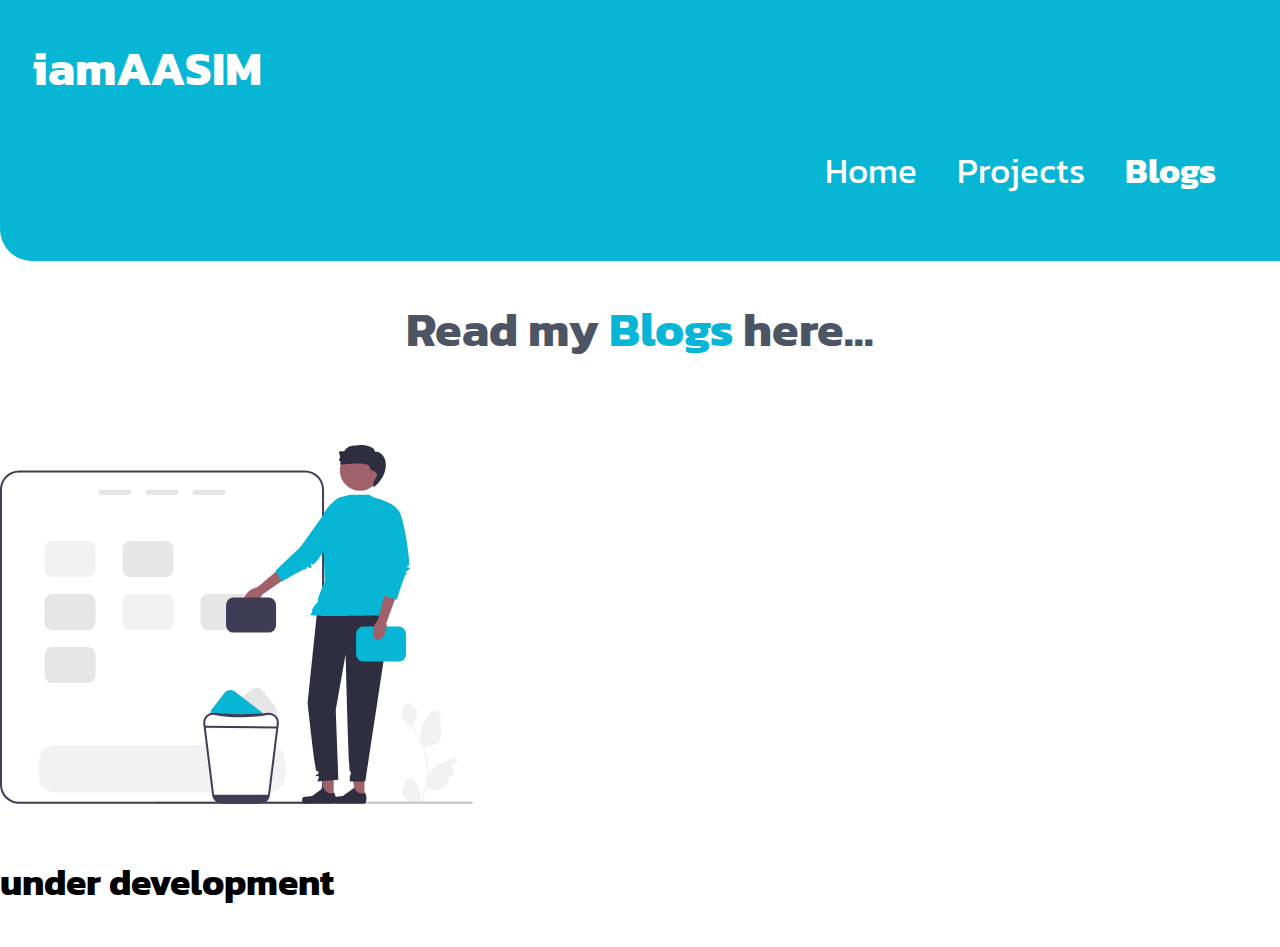
==== blogs.html @ c7be1204 "styles updated" ====
<!DOCTYPE html>
<html lang="en">
<head>
    <meta charset="UTF-8">
    <meta http-equiv="X-UA-Compatible" content="IE=edge">
    <meta name="viewport" content="width=device-width, initial-scale=0.5">
    <link rel="stylesheet" href="styles.css">
    <title>Blogs</title>
</head>
<body>
    <nav>
        <div class="nav">
            <div class="intro">
                <h2 style="color: white;">iamAASIM</h2>
            </div>
            <div class="nav-options">
                <ul class="nav-list">
                    <li class="non-bullet ">
                        <a class="links current-page" href="/index.html">Home</a>
                    </li>
                    <li class="non-bullet ">
                        <a class="links" href="/projects.html">Projects</a>
                    </li>
                    <li class="non-bullet active-link">
                        <a class="links" href="/blogs.html">Blogs</a>
                    </li>
                </ul>
            </div>
        </div>
    </nav>
    <h1 class="name ">
        Read my <span class="highlight">Blogs</span> here...
    </h1>
    <header class="hero">
        <img src="/images/maintenance.svg"Work in progress">
    </header>
    <h3 class="name-center">under development </h3>
</body>
</html>
---- styles.css ----
@import url('https://fonts.googleapis.com/css2?family=Kanit:wght@100;200;600&display=swap');

body{
    font-family: 'Kanit', sans-serif;
    margin: 0%;
    padding-top: 0%;
    padding: 0%;
    font-size: 200%;
    
}

:root{
    --primary-color: #06b6d4;
    --offwhite: #ecfeff;
    --gray : #4b5563;
}
li {
    display: inherit;
    text-align: inherit;
}
a:-webkit-any-link {
    color: inherit;
    cursor: pointer;
    text-decoration: none;
}
/**navigation**/
.nav{
    background-color: var(--primary-color);
    padding: 2rem;
    border-bottom-left-radius: 2rem;
}

.nav h2 {
    margin-top: 0%;
    color: white;
    font-size: 3rem;
    text-align: left;
}

.non-bullet{
    list-style: none;
    color: white;
}

.active-link{
    font-weight: bold;
}

.nav ul li{
    display: inline;
    padding: 2rem;
    padding-left: 0%;
    font-size: 2.2rem;
    
}
.nav ul{
    text-align: right;
}

/**header**/



img.hero {
    text-align: center;
    margin: auto;
    max-width: 700px;
    padding-top: 5rem;
    
}
h1.name{
    color: var(--gray);
    text-align: center;
    padding: 2rem 2rem 5rem 2rem;
    font-size: 3rem;
}
.highlight{
    color: var(--primary-color);
}

h1 {
    display: block;
    font-size: 2em;
    margin-block-start: inherit;
    margin-block-end: inherit;
    margin-inline-start: 0px;
    margin-inline-end: 0px;
    font-weight: bold;
}
.container{
    margin: auto;
    max-width: 800px;
}

h2{
    text-align: center;
}

/**sections**/
.ow{
    background-color: var(--offwhite);
    padding: 0.5rem 2rem 2.5rem 2rem;
}
.white{
    padding: 0.5rem 2rem 2.5rem 2rem;
}
.links{
    list-style: none;
    text-decoration: none;
    display: inline;
}

.primary-button{
    color: white;
    background-color: var(--primary-color);
    margin: 2rem;
    border-radius: 10px;
    max-width: fit-content;
    font-weight: 400;
}
.secondary-button{
    color: var(--primary-color);
    margin: 2rem;
    border-radius: 10px;
    border: var(--primary-color) 1px solid;
    max-width: fit-content;
    font-weight: 400;
    padding:0 1rem 0 1rem;

}


p.container{
    margin-bottom: 2rem;
}

li.secondary-button{
    text-align: center;
}

footer{
    background-color: var(--primary-color);
    color: white;
    border-top-right-radius: 2rem;
}
h2#social{
    margin-top: 0%;
    padding-top: 2.5rem;
    margin-bottom: 2rem;
    
}
.footer-content{
    text-align: center;
    padding: 0 1rem 3rem 1rem;
}
.socials-footer{
    padding: 1rem;
}
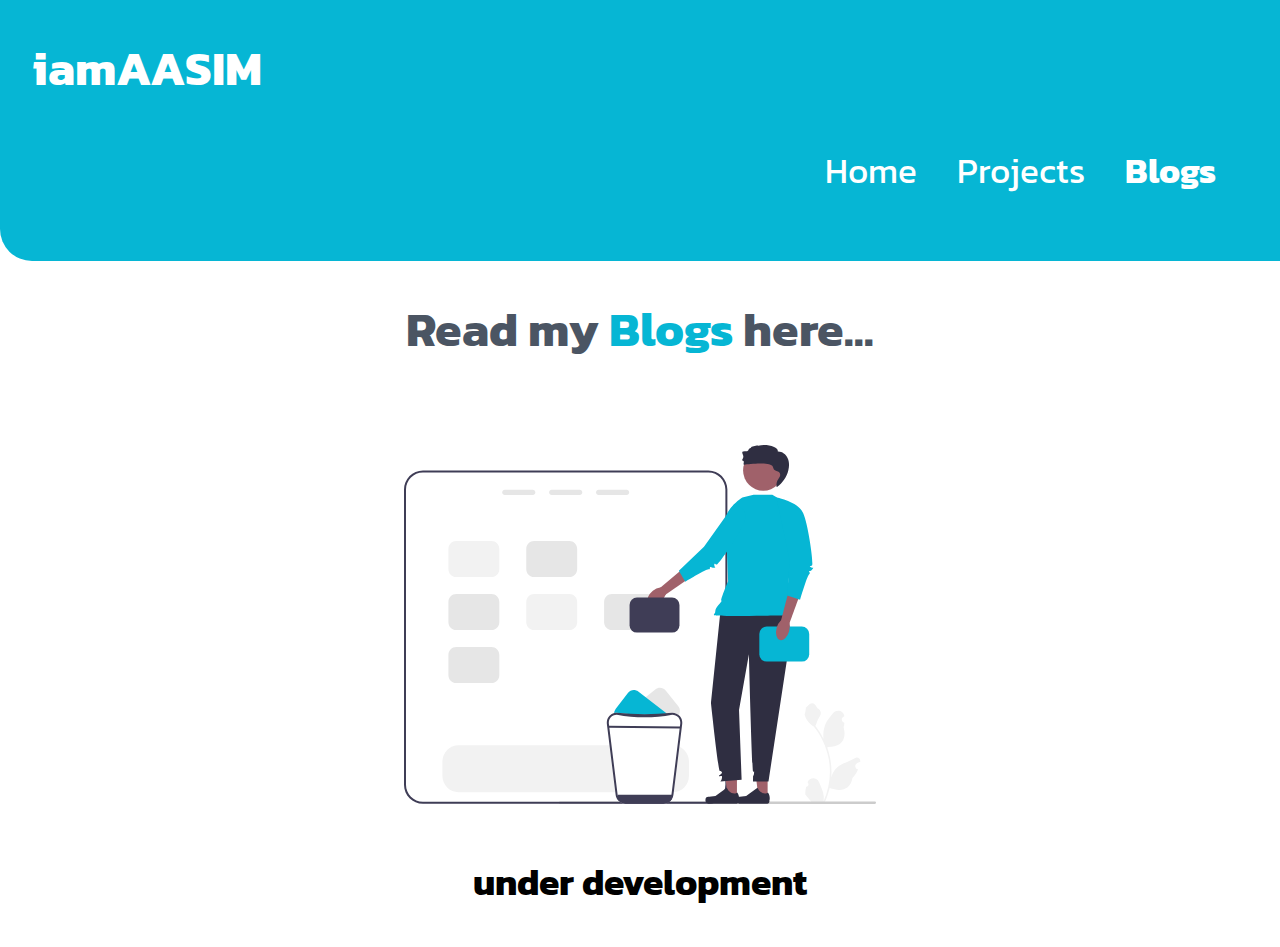
==== commit 148a0d38: "style of projects and blog page corrected" ====
--- a/blogs.html
+++ b/blogs.html
@@ -5,7 +5,15 @@
     <meta http-equiv="X-UA-Compatible" content="IE=edge">
     <meta name="viewport" content="width=device-width, initial-scale=0.5">
     <link rel="stylesheet" href="styles.css">
+    <link rel="stylesheet" href="https://cdnjs.cloudflare.com/ajax/libs/font-awesome/6.2.0/css/all.min.css">
     <title>Blogs</title>
+    <style>
+    .hero-blogs{
+    text-align: center;
+    margin: auto;
+    max-width: 700px;
+}
+    </style>
 </head>
 <body>
     <nav>
@@ -31,9 +39,26 @@
     <h1 class="name ">
         Read my <span class="highlight">Blogs</span> here...
     </h1>
-    <header class="hero">
-        <img src="/images/maintenance.svg"Work in progress">
+    <header class="hero-blogs" >
+        <img  src="/images/maintenance.svg"Work in progress">
     </header>
-    <h3 class="name-center">under development </h3>
+    <h3 style="text-align: center;">under development </h3>
+
+    <!--<footer >
+        <h2 id="social">
+            Social Presence
+        </h2>
+        <div class="footer-content">
+            <li class="links non-bullet socials-footer" >
+                <a target="_blank" href="https://github.com/aasimd"><i class="fa-brands fa-github"></i></a>
+            </li>
+            <li class="links non-bullet socials-footer">
+                <a target="_blank" href="https://twitter.com/dthree01"><i class="fa-brands fa-twitter"></i></a>
+            </li>
+            <li class="links non-bullet socials-footer">
+                <a target="_blank" href="https://linkedin.com/in/aasim-dongarkar-28b365231"><i class="fa-brands fa-linkedin-in"></i></a>
+            </li>
+        </div>
+    </footer>-->
 </body>
 </html>--- a/styles.css
+++ b/styles.css
@@ -93,13 +93,18 @@
     max-width: 800px;
 }
 
-h2{
+html h2{
     text-align: center;
 }
 
 /**sections**/
 .ow{
     background-color: var(--offwhite);
+    padding: 0.5rem 2rem 2.5rem 2rem;
+}
+
+.w{
+    background-color: white;
     padding: 0.5rem 2rem 2.5rem 2rem;
 }
 .white{
@@ -118,6 +123,7 @@
     border-radius: 10px;
     max-width: fit-content;
     font-weight: 400;
+    padding:0 1rem 0 1rem
 }
 .secondary-button{
     color: var(--primary-color);
@@ -138,11 +144,12 @@
 li.secondary-button{
     text-align: center;
 }
-
+/**footer**/
 footer{
     background-color: var(--primary-color);
     color: white;
     border-top-right-radius: 2rem;
+    bottom: 0%;
 }
 h2#social{
     margin-top: 0%;
@@ -156,4 +163,28 @@
 }
 .socials-footer{
     padding: 1rem;
+}
+
+/**blogs**/
+
+
+
+
+
+/**projects**/
+#seeCode{
+    text-align: left;
+    padding-left: 4rem;
+    color: var(--gray);
+}
+li {
+    display: inherit;
+    text-align: inherit;
+}
+
+li.primary-button.link2{
+    text-align: center;
+}
+.white-list{
+    text-align: center;
 }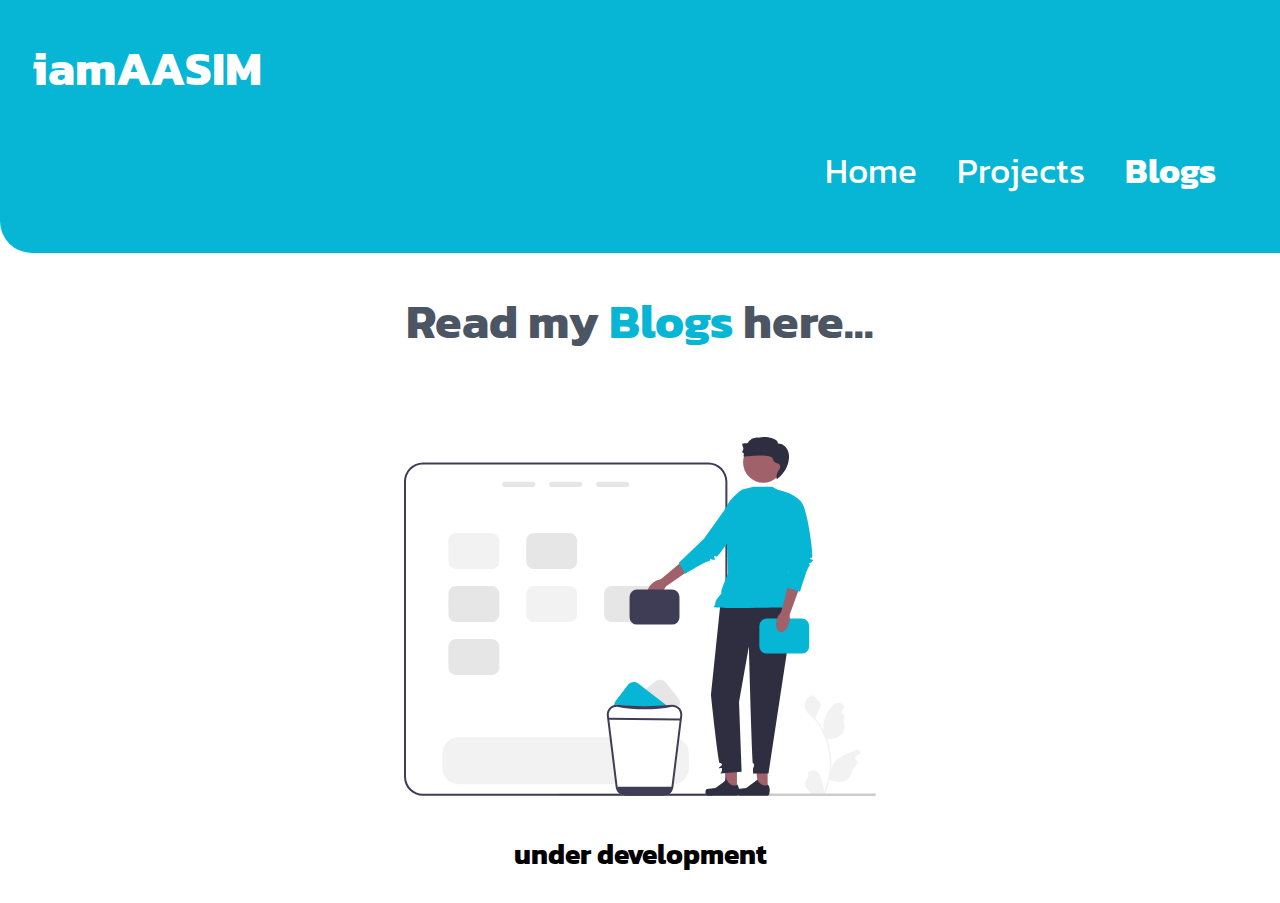
==== commit da3337d5: "font size corrected" ====
--- a/blogs.html
+++ b/blogs.html
@@ -3,7 +3,7 @@
 <head>
     <meta charset="UTF-8">
     <meta http-equiv="X-UA-Compatible" content="IE=edge">
-    <meta name="viewport" content="width=device-width, initial-scale=0.5">
+    <meta name="viewport" content="width=device-width, initial-scale=0.7">
     <link rel="stylesheet" href="styles.css">
     <link rel="stylesheet" href="https://cdnjs.cloudflare.com/ajax/libs/font-awesome/6.2.0/css/all.min.css">
     <title>Blogs</title>
--- a/styles.css
+++ b/styles.css
@@ -6,7 +6,7 @@
     margin: 0%;
     padding-top: 0%;
     padding: 0%;
-    font-size: 200%;
+    font-size: 150%;
     
 }
 
@@ -119,21 +119,20 @@
 .primary-button{
     color: white;
     background-color: var(--primary-color);
-    margin: 2rem;
     border-radius: 10px;
     max-width: fit-content;
-    font-weight: 400;
-    padding:0 1rem 0 1rem
+    font-weight: 250;
+    padding:0.2rem 0.5rem 0.2rem 0.5rem;
+    margin: 2rem;
 }
 .secondary-button{
     color: var(--primary-color);
-    margin: 2rem;
     border-radius: 10px;
     border: var(--primary-color) 1px solid;
     max-width: fit-content;
-    font-weight: 400;
-    padding:0 1rem 0 1rem;
-
+    font-weight: 250;
+    padding:0.2rem 0.5rem 0.2rem 0.5rem;
+    margin: 2rem;
 }
 
 
@@ -141,9 +140,7 @@
     margin-bottom: 2rem;
 }
 
-li.secondary-button{
-    text-align: center;
-}
+
 /**footer**/
 footer{
     background-color: var(--primary-color);
@@ -164,7 +161,15 @@
 .socials-footer{
     padding: 1rem;
 }
-
+.footer-content ul {
+    display: block;
+    list-style-type: disc;
+    margin-block-start: 1em;
+    margin-block-end: 1em;
+    margin-inline-start: 0px;
+    margin-inline-end: 0px;
+    padding-inline-start: 0px;
+}
 /**blogs**/
 
 
@@ -182,9 +187,11 @@
     text-align: inherit;
 }
 
-li.primary-button.link2{
+
+.white-list{
     text-align: center;
 }
-.white-list{
-    text-align: center;
+
+.inline{
+    display: inline;
 }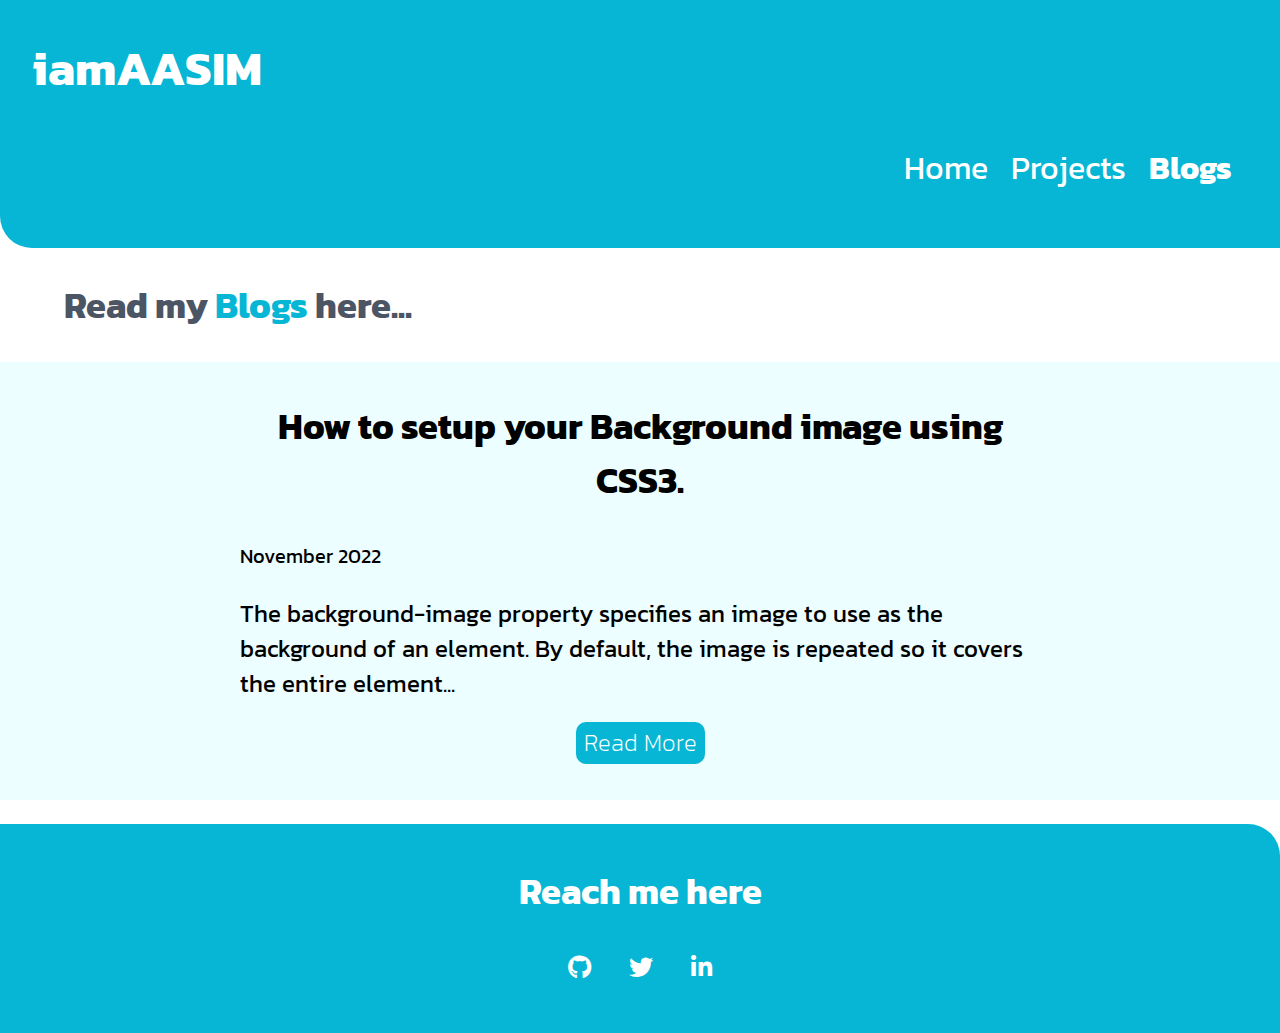
==== commit 83faeb82: "blog added" ====
--- a/blogs.html
+++ b/blogs.html
@@ -36,19 +36,40 @@
             </div>
         </div>
     </nav>
-    <h1 class="name ">
+    <h2 class="name " id="read-blogs">
         Read my <span class="highlight">Blogs</span> here...
-    </h1>
-    <header class="hero-blogs" >
-        <img  src="/images/maintenance.svg"Work in progress">
-    </header>
-    <h3 style="text-align: center;">under development </h3>
+    </h2>
+    <ul>
+        <li class="center-allign">
+            <div class="ow">
+                <section class=" container">     
+                    <h2>
+                        How to setup your Background image using CSS3.
+                    </h2>
+                    <small>
+                    November 2022
+                    </small>
+                    <p style="text-align: left ;">
+                        The background-image property specifies an image to use as the background of an element. By default, the image is repeated so it covers the entire element...
+                    </p>
+                    <div class="white-list">     
+                        <ul class="inline ">
+                            <li class="primary-button inline links2">
+                                <a target="_blank" class="for-padding" href="https://aasimd.hashnode.dev/how-to-setup-your-background-image-using-css3">Read More</a> 
+                            </li>
+                            
+                        </ul>
+                    </div>
+                </section>
+            </div>
+        </li>
+    </ul>
 
-    <!--<footer >
+    <footer >
         <h2 id="social">
-            Social Presence
+            Reach me here 
         </h2>
-        <div class="footer-content">
+        <div class="footer-content footer-blogs">
             <li class="links non-bullet socials-footer" >
                 <a target="_blank" href="https://github.com/aasimd"><i class="fa-brands fa-github"></i></a>
             </li>
@@ -59,6 +80,6 @@
                 <a target="_blank" href="https://linkedin.com/in/aasim-dongarkar-28b365231"><i class="fa-brands fa-linkedin-in"></i></a>
             </li>
         </div>
-    </footer>-->
+    </footer>
 </body>
 </html>--- a/styles.css
+++ b/styles.css
@@ -49,9 +49,9 @@
 
 .nav ul li{
     display: inline;
-    padding: 2rem;
+    padding: 1rem;
     padding-left: 0%;
-    font-size: 2.2rem;
+    font-size: 2rem;
     
 }
 .nav ul{
@@ -64,8 +64,7 @@
 
 img.hero {
     text-align: center;
-    margin: auto;
-    max-width: 700px;
+    max-width: 400px;
     padding-top: 5rem;
     
 }
@@ -88,7 +87,14 @@
     margin-inline-end: 0px;
     font-weight: bold;
 }
+div.container3{
+    text-align: center;
+}
 .container{
+    margin: auto;
+    max-width: 800px;
+}
+.container2 {
     margin: auto;
     max-width: 800px;
 }
@@ -172,8 +178,19 @@
 }
 /**blogs**/
 
-
-
+ul{
+    padding-inline-start: inherit;
+}
+
+#read-blogs{
+    text-align: left;
+    padding-left: 4rem;
+    color: var(--gray);
+}
+
+.footer-blogs{
+    position: sticky;
+}
 
 
 /**projects**/
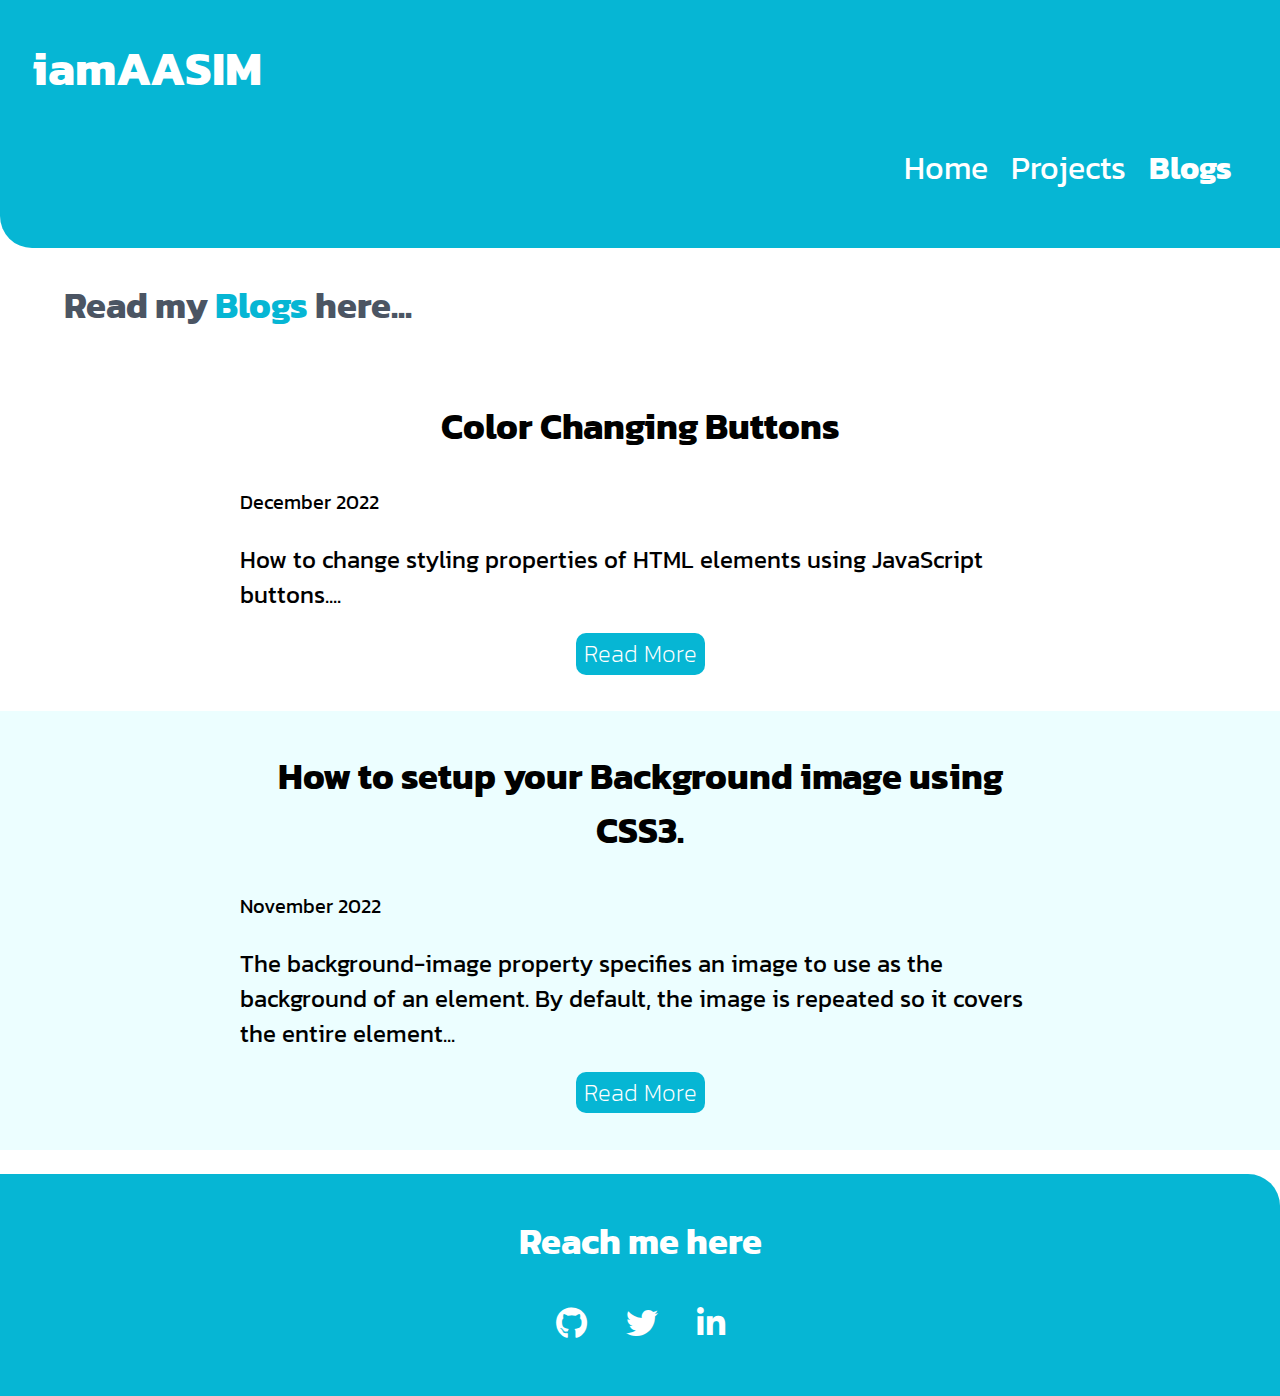
==== commit 5e88ee8a: "blog added" ====
--- a/blogs.html
+++ b/blogs.html
@@ -41,6 +41,30 @@
     </h2>
     <ul>
         <li class="center-allign">
+            <div class="w">
+                <section class=" container">     
+                    <h2>
+                        Color Changing Buttons
+                    </h2>
+                    <small>
+                    December 2022
+                    </small>
+                    <p style="text-align: left ;">
+                        How to change styling properties of HTML elements using JavaScript buttons....
+                    </p>
+                    <div class="white-list">     
+                        <ul class="inline ">
+                            <li class="primary-button inline links2">
+                                <a target="_blank" class="for-padding" href="https://aasimd.hashnode.dev/color-changing-buttons">Read More</a> 
+                            </li>
+                            
+                        </ul>
+                    </div>
+                </section>
+            </div>
+        </li>
+
+        <li class="center-allign">
             <div class="ow">
                 <section class=" container">     
                     <h2>
--- a/styles.css
+++ b/styles.css
@@ -166,6 +166,7 @@
 }
 .socials-footer{
     padding: 1rem;
+    font-size: 2rem;
 }
 .footer-content ul {
     display: block;
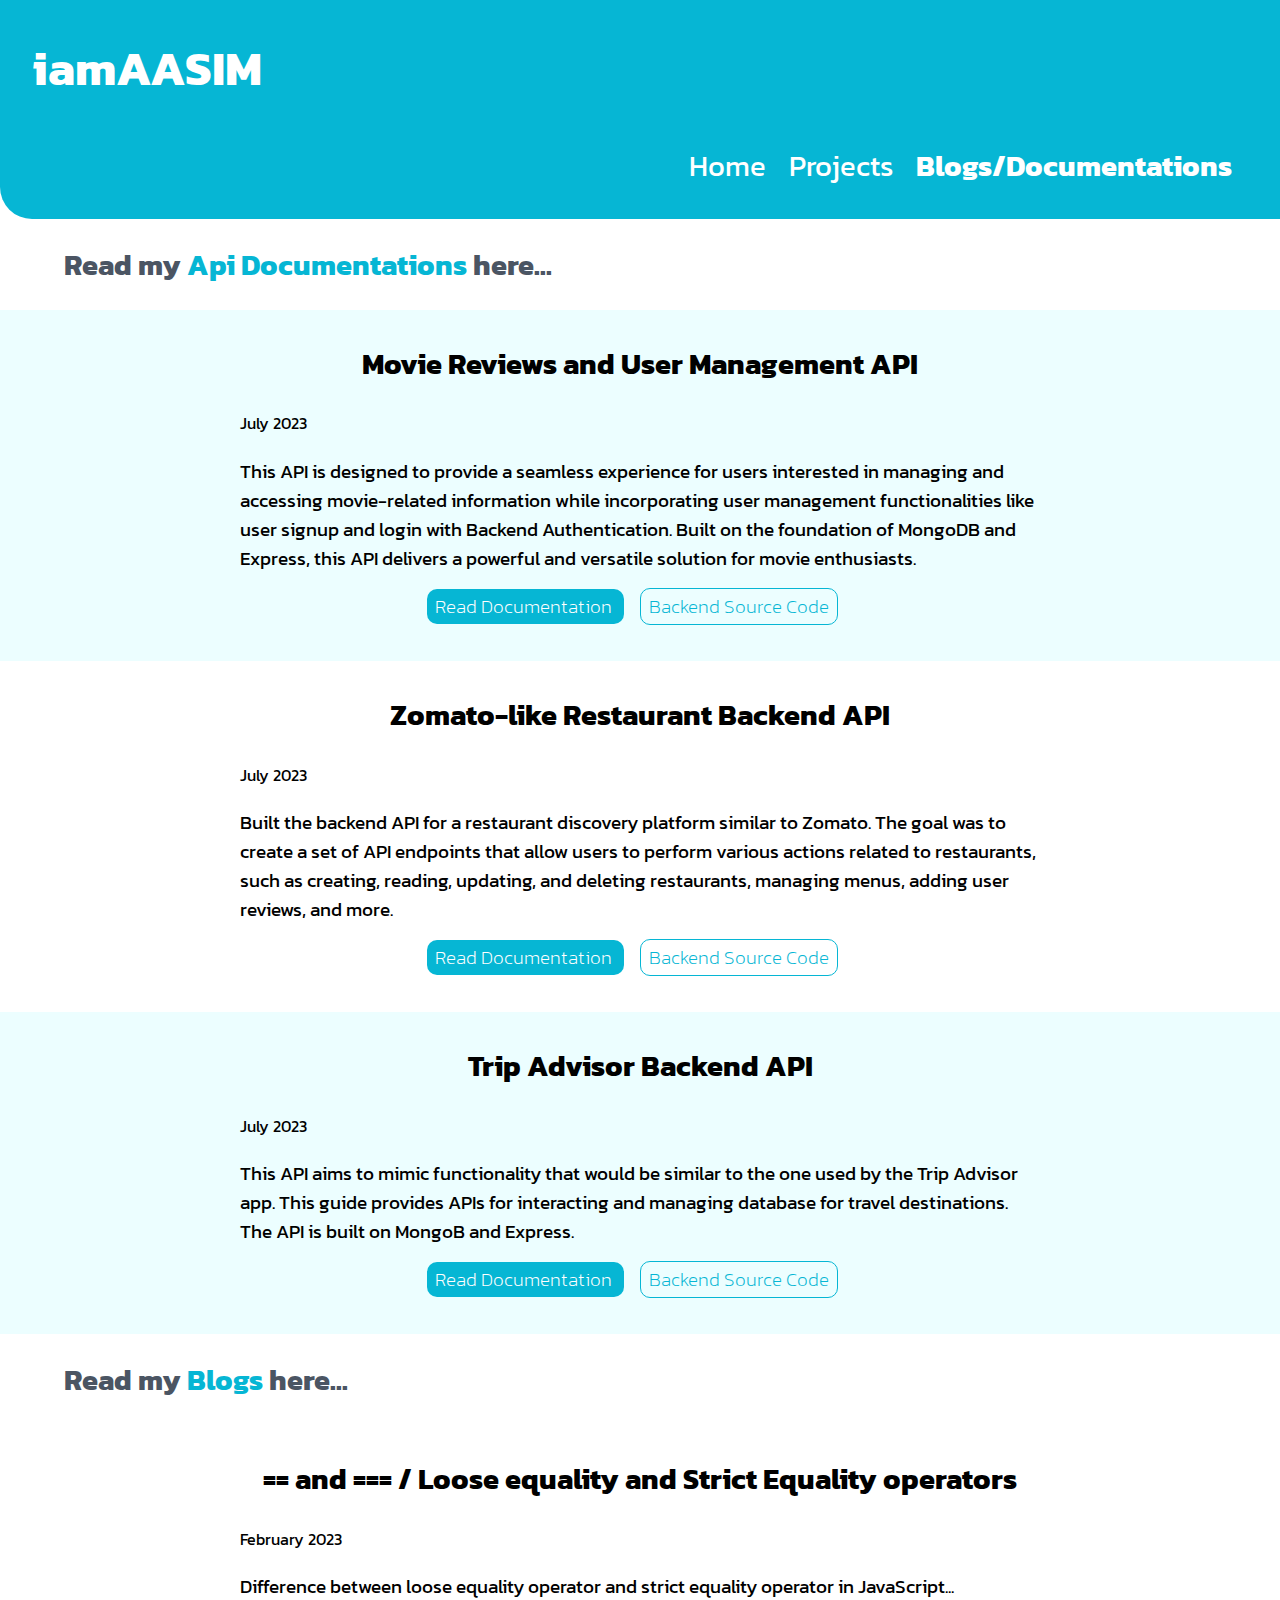
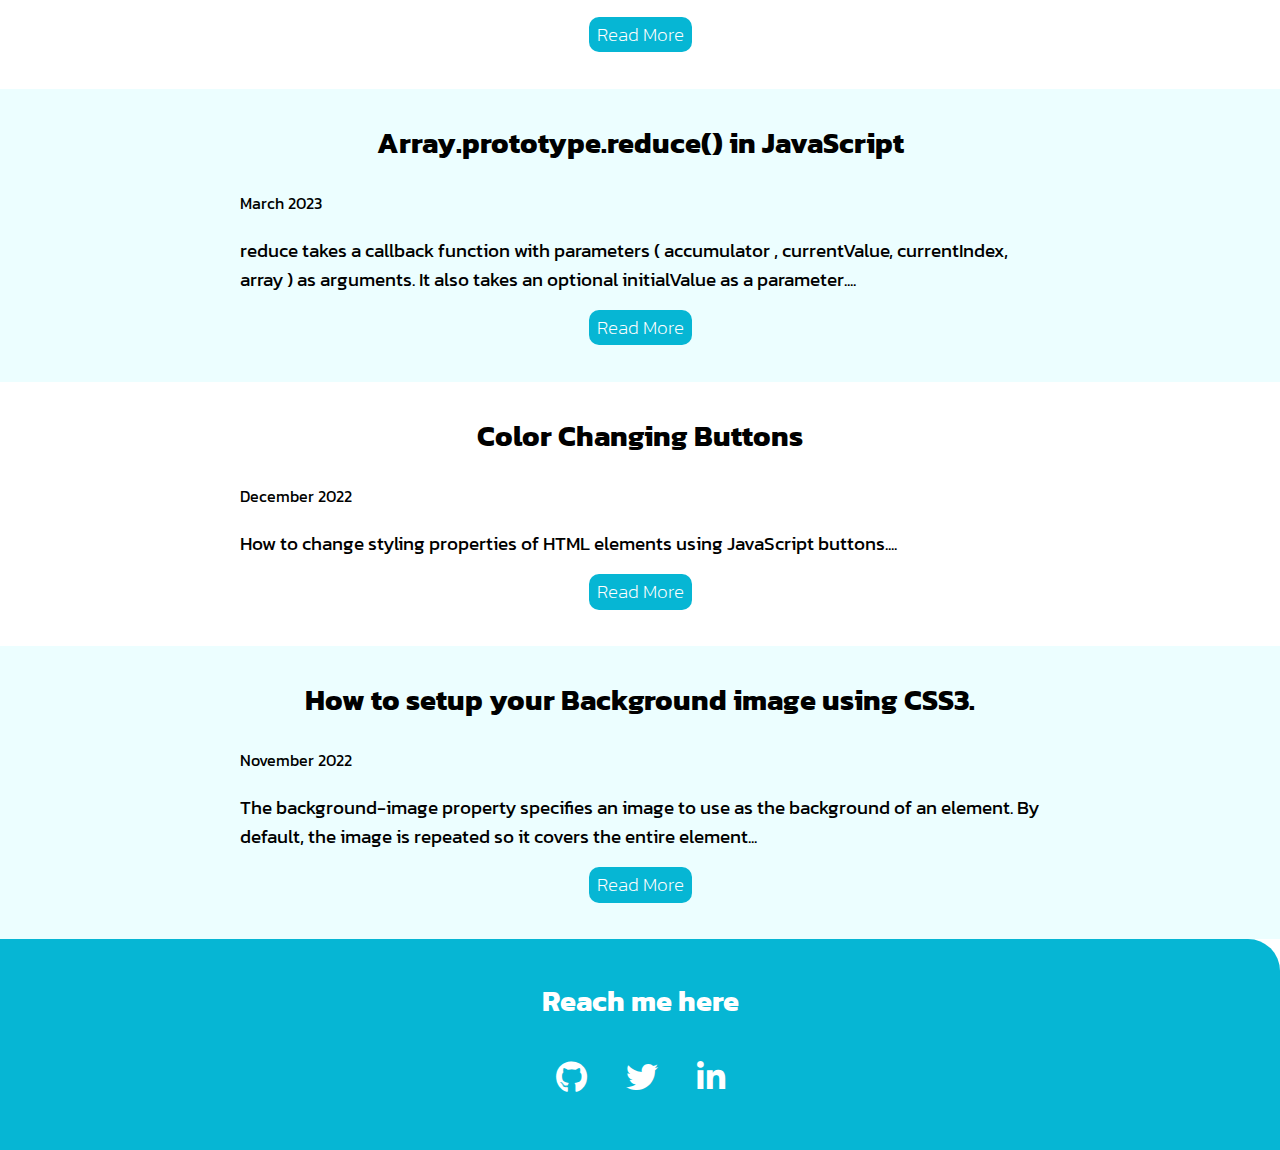
==== commit a4323f1b: "Added new projects, blogs, api docs" ====
--- a/blogs.html
+++ b/blogs.html
@@ -30,16 +30,144 @@
                         <a class="links" href="/projects.html">Projects</a>
                     </li>
                     <li class="non-bullet active-link">
-                        <a class="links" href="/blogs.html">Blogs</a>
+                        <a class="links" href="/blogs.html">Blogs/Documentations</a>
                     </li>
                 </ul>
             </div>
         </div>
     </nav>
+    <h2 class="name " id="read-blogs">
+        Read my <span class="highlight">Api Documentations</span> here...
+    </h2>
+    <ul>
+        <li class="center-allign">
+            <div class="ow">
+                <section class=" container">     
+                    <h2>
+                        Movie Reviews and User Management API
+                    </h2>
+                    <small>
+                        July 2023
+                    </small>
+                    <p style="text-align: left ;">
+                        This API is designed to provide a seamless experience for users interested in managing and accessing movie-related information while incorporating user management functionalities like user signup and login with Backend Authentication. Built on the foundation of MongoDB and Express, this API delivers a powerful and versatile solution for movie enthusiasts.
+                    </p>
+                    <div class="white-list">     
+                        <ul class="inline ">
+                            <li class="primary-button inline links2">
+                                <a target="_blank" class="for-padding" href="https://documenter.getpostman.com/view/24459577/2s9YJZ4jVS">Read Documentation</a> 
+                            </li>
+                            <li class="secondary-button inline links2">
+                                <a target="_blank" class="for-padding" href="https://replit.com/@aasimd/Assignment15MovieReviewerAasimD">Backend Source Code</a> 
+                            </li>
+                        </ul>
+                    </div>
+                </section>
+            </div>
+        </li>
+        <li class="center-allign">
+            <div class="w">
+                <section class=" container">     
+                    <h2>
+                        Zomato-like Restaurant Backend API 
+                    </h2>
+                    <small>
+                    July 2023
+                    </small>
+                    <p style="text-align: left ;">
+                        Built the backend API for a restaurant discovery platform similar to Zomato. The goal was to create a set of API endpoints that allow users to perform various actions related to restaurants, such as creating, reading, updating, and deleting restaurants, managing menus, adding user reviews, and more.
+                    </p>
+                    <div class="white-list">     
+                        <ul class="inline ">
+                            <li class="primary-button inline links2">
+                                <a target="_blank" class="for-padding" href="https://documenter.getpostman.com/view/24459577/2s9YCARAgp">Read Documentation</a> 
+                            </li>
+                            <li class="secondary-button inline links2">
+                                <a target="_blank" class="for-padding" href="https://replit.com/@aasimd/Assignment11FoodQuick">Backend Source Code</a> 
+                            </li>
+                        </ul>
+                    </div>
+                </section>
+            </div>
+        </li>
+
+        <li class="center-allign">
+            <div class="ow">
+                <section class=" container">     
+                    <h2>
+                        Trip Advisor Backend API 
+                    </h2>
+                    <small>
+                        July 2023
+                    </small>
+                    <p style="text-align: left ;">
+                        This API aims to mimic functionality that would be similar to the one used by the Trip Advisor app. This guide provides APIs for interacting and managing database for travel destinations. The API is built on MongoB and Express.
+                    </p>
+                    <div class="white-list">     
+                        <ul class="inline ">
+                            <li class="primary-button inline links2">
+                                <a target="_blank" class="for-padding" href="https://documenter.getpostman.com/view/24459577/2s9YCBupvx">Read Documentation</a> 
+                            </li>
+                            <li class="secondary-button inline links2">
+                                <a target="_blank" class="for-padding" href="https://replit.com/@aasimd/Assignment13TravelLot">Backend Source Code</a> 
+                            </li>
+                        </ul>
+                    </div>
+                </section>
+            </div>
+        </li>
+    </ul>
     <h2 class="name " id="read-blogs">
         Read my <span class="highlight">Blogs</span> here...
     </h2>
     <ul>
+        <li class="center-allign">
+            <div class="w">
+                <section class=" container">     
+                    <h2>
+                        == and === / Loose equality and Strict Equality operators
+                    </h2>
+                    <small>
+                    February 2023
+                    </small>
+                    <p style="text-align: left ;">
+                        Difference between loose equality operator and strict equality operator in JavaScript...
+                    </p>
+                    <div class="white-list">     
+                        <ul class="inline ">
+                            <li class="primary-button inline links2">
+                                <a target="_blank" class="for-padding" href="https://aasimd.hashnode.dev/and-loose-equality-and-strict-equality-operators?source=more_articles_bottom_blogs">Read More</a> 
+                            </li>
+                            
+                        </ul>
+                    </div>
+                </section>
+            </div>
+        </li>
+
+        <li class="center-allign">
+            <div class="ow">
+                <section class=" container">     
+                    <h2>
+                        Array.prototype.reduce() in JavaScript
+                    </h2>
+                    <small>
+                        March 2023
+                    </small>
+                    <p style="text-align: left ;">
+                        reduce takes a callback function with parameters ( accumulator , currentValue, currentIndex, array ) as arguments. It also takes an optional initialValue as a parameter....
+                    </p>
+                    <div class="white-list">     
+                        <ul class="inline ">
+                            <li class="primary-button inline links2">
+                                <a target="_blank" class="for-padding" href="https://aasimd.hashnode.dev/reduce-in-javascript">Read More</a> 
+                            </li>
+                            
+                        </ul>
+                    </div>
+                </section>
+            </div>
+        </li>
         <li class="center-allign">
             <div class="w">
                 <section class=" container">     
--- a/styles.css
+++ b/styles.css
@@ -1,215 +1,210 @@
-
-@import url('https://fonts.googleapis.com/css2?family=Kanit:wght@100;200;600&display=swap');
-
-body{
-    font-family: 'Kanit', sans-serif;
-    margin: 0%;
-    padding-top: 0%;
-    padding: 0%;
-    font-size: 150%;
-    
-}
-
-:root{
-    --primary-color: #06b6d4;
-    --offwhite: #ecfeff;
-    --gray : #4b5563;
+/** @format */
+
+@import url("https://fonts.googleapis.com/css2?family=Kanit:wght@100;200;600&display=swap");
+
+body {
+	font-family: "Kanit", sans-serif;
+	margin: 0%;
+	padding-top: 0%;
+	padding: 0%;
+	font-size: 120%;
+}
+
+:root {
+	--primary-color: #06b6d4;
+	--offwhite: #ecfeff;
+	--gray: #4b5563;
 }
 li {
-    display: inherit;
-    text-align: inherit;
+	display: inherit;
+	text-align: inherit;
 }
 a:-webkit-any-link {
-    color: inherit;
-    cursor: pointer;
-    text-decoration: none;
+	color: inherit;
+	cursor: pointer;
+	text-decoration: none;
 }
 /**navigation**/
-.nav{
-    background-color: var(--primary-color);
-    padding: 2rem;
-    border-bottom-left-radius: 2rem;
+.nav {
+	background-color: var(--primary-color);
+	padding: 2rem;
+	border-bottom-left-radius: 2rem;
 }
 
 .nav h2 {
-    margin-top: 0%;
-    color: white;
-    font-size: 3rem;
-    text-align: left;
-}
-
-.non-bullet{
-    list-style: none;
-    color: white;
-}
-
-.active-link{
-    font-weight: bold;
-}
-
-.nav ul li{
-    display: inline;
-    padding: 1rem;
-    padding-left: 0%;
-    font-size: 2rem;
-    
-}
-.nav ul{
-    text-align: right;
+	margin-top: 0%;
+	color: white;
+	font-size: 3rem;
+	text-align: left;
+}
+
+.non-bullet {
+	list-style: none;
+	color: white;
+}
+
+.active-link {
+	font-weight: bold;
+}
+
+.nav ul li {
+	display: inline;
+	padding: 1rem;
+	padding-left: 0%;
+	font-size: 1.8rem;
+}
+.nav ul {
+	text-align: right;
 }
 
 /**header**/
 
-
-
 img.hero {
-    text-align: center;
-    max-width: 400px;
-    padding-top: 5rem;
-    
-}
-h1.name{
-    color: var(--gray);
-    text-align: center;
-    padding: 2rem 2rem 5rem 2rem;
-    font-size: 3rem;
-}
-.highlight{
-    color: var(--primary-color);
+	text-align: center;
+	max-width: 400px;
+	padding-top: 5rem;
+}
+h1.name {
+	color: var(--gray);
+	text-align: center;
+	padding: 2rem 2rem 5rem 2rem;
+	font-size: 3rem;
+}
+.highlight {
+	color: var(--primary-color);
 }
 
 h1 {
-    display: block;
-    font-size: 2em;
-    margin-block-start: inherit;
-    margin-block-end: inherit;
-    margin-inline-start: 0px;
-    margin-inline-end: 0px;
-    font-weight: bold;
-}
-div.container3{
-    text-align: center;
-}
-.container{
-    margin: auto;
-    max-width: 800px;
+	display: block;
+	font-size: 2em;
+	margin-block-start: inherit;
+	margin-block-end: inherit;
+	margin-inline-start: 0px;
+	margin-inline-end: 0px;
+	font-weight: bold;
+}
+div.container3 {
+	text-align: center;
+}
+.container {
+	margin: auto;
+	max-width: 800px;
 }
 .container2 {
-    margin: auto;
-    max-width: 800px;
-}
-
-html h2{
-    text-align: center;
+	margin: auto;
+	max-width: 800px;
+}
+
+html h2 {
+	text-align: center;
 }
 
 /**sections**/
-.ow{
-    background-color: var(--offwhite);
-    padding: 0.5rem 2rem 2.5rem 2rem;
-}
-
-.w{
-    background-color: white;
-    padding: 0.5rem 2rem 2.5rem 2rem;
-}
-.white{
-    padding: 0.5rem 2rem 2.5rem 2rem;
-}
-.links{
-    list-style: none;
-    text-decoration: none;
-    display: inline;
-}
-
-.primary-button{
-    color: white;
-    background-color: var(--primary-color);
-    border-radius: 10px;
-    max-width: fit-content;
-    font-weight: 250;
-    padding:0.2rem 0.5rem 0.2rem 0.5rem;
-    margin: 2rem;
-}
-.secondary-button{
-    color: var(--primary-color);
-    border-radius: 10px;
-    border: var(--primary-color) 1px solid;
-    max-width: fit-content;
-    font-weight: 250;
-    padding:0.2rem 0.5rem 0.2rem 0.5rem;
-    margin: 2rem;
-}
-
-
-p.container{
-    margin-bottom: 2rem;
-}
-
+.ow {
+	background-color: var(--offwhite);
+	padding: 0.5rem 2rem 2.5rem 2rem;
+}
+
+.w {
+	background-color: white;
+	padding: 0.5rem 2rem 2.5rem 2rem;
+}
+.white {
+	padding: 0.5rem 2rem 2.5rem 2rem;
+}
+.links {
+	list-style: none;
+	text-decoration: none;
+	display: inline;
+}
+
+.primary-button {
+	color: white;
+	background-color: var(--primary-color);
+	border-radius: 10px;
+	max-width: fit-content;
+	font-weight: 250;
+	padding: 0.2rem 0.5rem 0.2rem 0.5rem;
+	/* margin: 2rem; */
+	/* margin: 1rem; */
+}
+.secondary-button {
+	color: var(--primary-color);
+	border-radius: 10px;
+	border: var(--primary-color) 1px solid;
+	max-width: fit-content;
+	font-weight: 250;
+	padding: 0.2rem 0.5rem 0.2rem 0.5rem;
+	margin: 1rem;
+}
+
+p.container {
+	margin-bottom: 2rem;
+}
 
 /**footer**/
-footer{
-    background-color: var(--primary-color);
-    color: white;
-    border-top-right-radius: 2rem;
-    bottom: 0%;
-}
-h2#social{
-    margin-top: 0%;
-    padding-top: 2.5rem;
-    margin-bottom: 2rem;
-    
-}
-.footer-content{
-    text-align: center;
-    padding: 0 1rem 3rem 1rem;
-}
-.socials-footer{
-    padding: 1rem;
-    font-size: 2rem;
+footer {
+	background-color: var(--primary-color);
+	color: white;
+	border-top-right-radius: 2rem;
+	bottom: 0%;
+}
+h2#social {
+	margin-top: 0%;
+	padding-top: 2.5rem;
+	margin-bottom: 2rem;
+}
+.footer-content {
+	text-align: center;
+	padding: 0 1rem 3rem 1rem;
+}
+.socials-footer {
+	padding: 1rem;
+	font-size: 2rem;
 }
 .footer-content ul {
-    display: block;
-    list-style-type: disc;
-    margin-block-start: 1em;
-    margin-block-end: 1em;
-    margin-inline-start: 0px;
-    margin-inline-end: 0px;
-    padding-inline-start: 0px;
+	display: block;
+	list-style-type: disc;
+	margin-block-start: 1em;
+	margin-block-end: 1em;
+	margin-inline-start: 0px;
+	margin-inline-end: 0px;
+	padding-inline-start: 0px;
 }
 /**blogs**/
 
-ul{
-    padding-inline-start: inherit;
-}
-
-#read-blogs{
-    text-align: left;
-    padding-left: 4rem;
-    color: var(--gray);
-}
-
-.footer-blogs{
-    position: sticky;
-}
-
+ul {
+	padding-inline-start: inherit;
+
+	margin-block-start: 1em;
+	margin-block-end: 0em;
+}
+
+#read-blogs {
+	text-align: left;
+	padding-left: 4rem;
+	color: var(--gray);
+}
+
+.footer-blogs {
+	position: sticky;
+}
 
 /**projects**/
-#seeCode{
-    text-align: left;
-    padding-left: 4rem;
-    color: var(--gray);
+#seeCode {
+	text-align: left;
+	padding-left: 4rem;
+	color: var(--gray);
 }
 li {
-    display: inherit;
-    text-align: inherit;
-}
-
-
-.white-list{
-    text-align: center;
-}
-
-.inline{
-    display: inline;
-}+	display: inherit;
+	text-align: inherit;
+}
+
+.white-list {
+	text-align: center;
+}
+
+.inline {
+	display: inline;
+}
